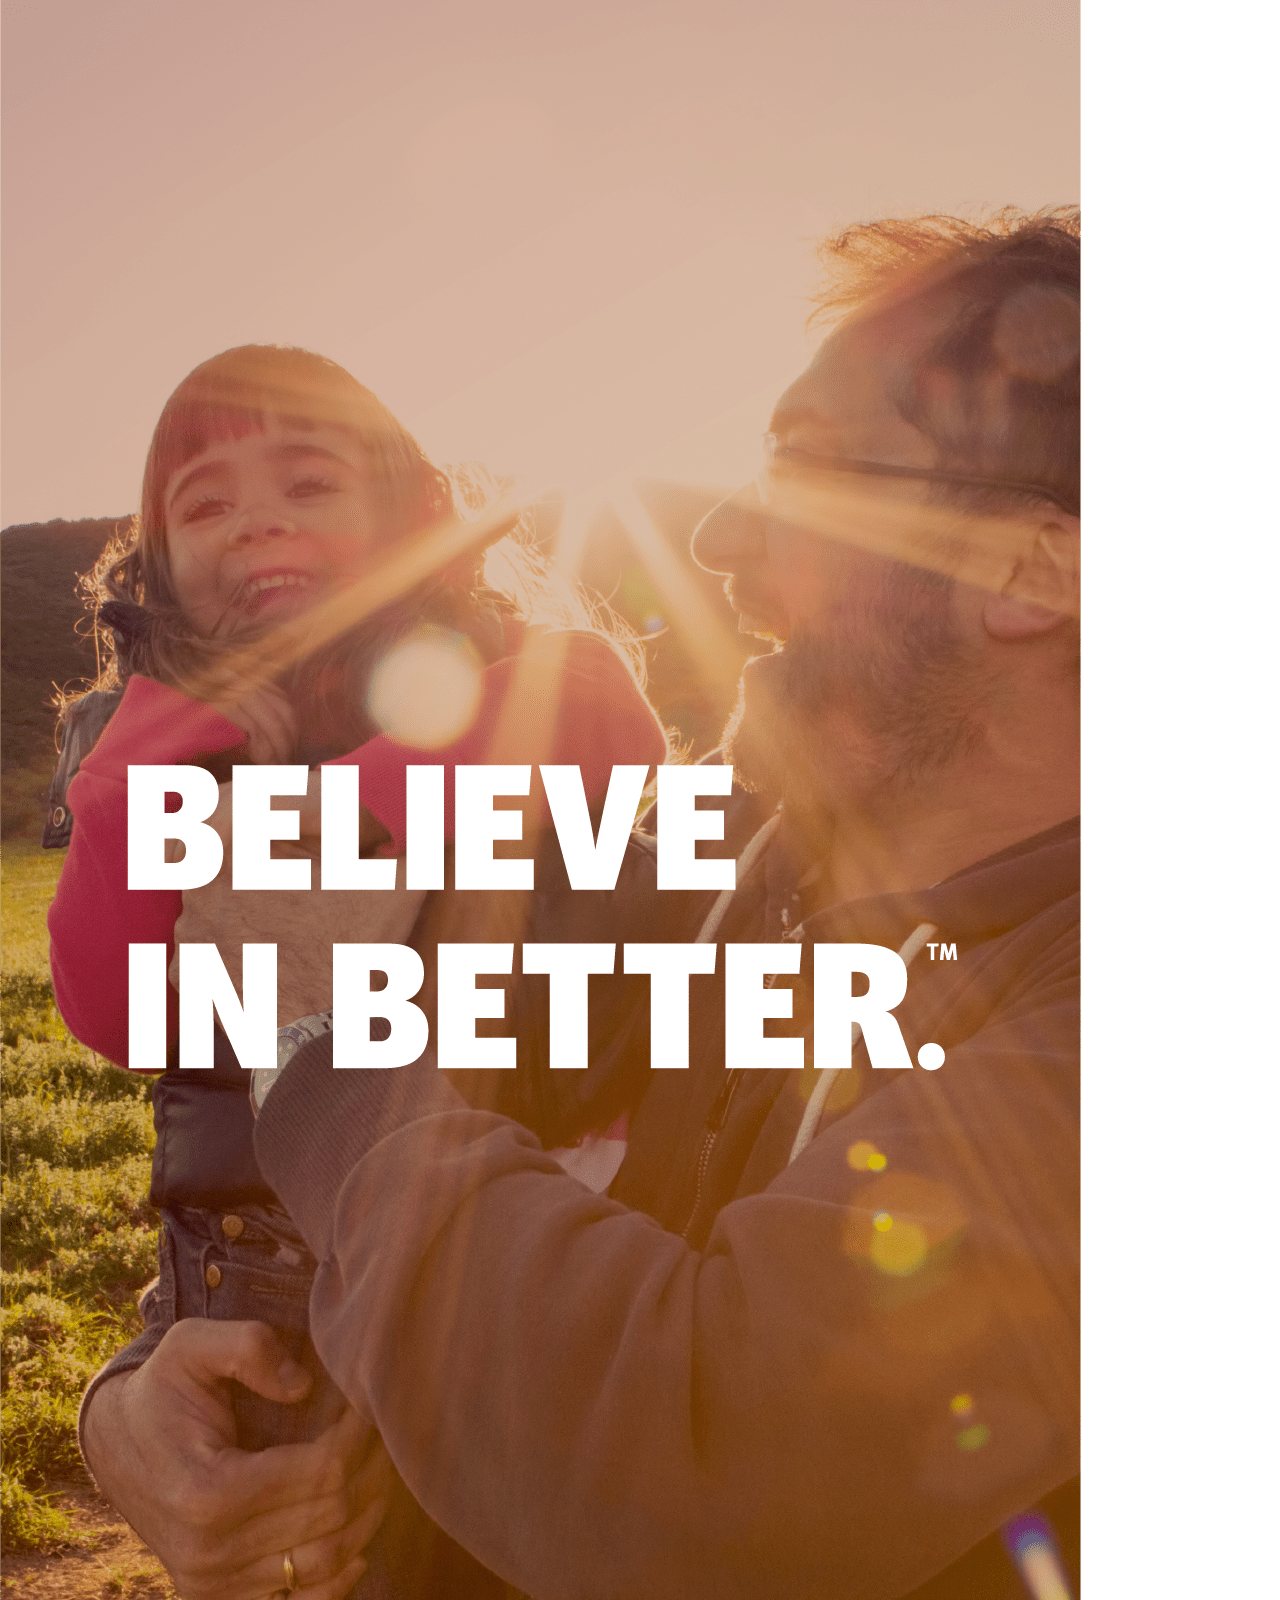
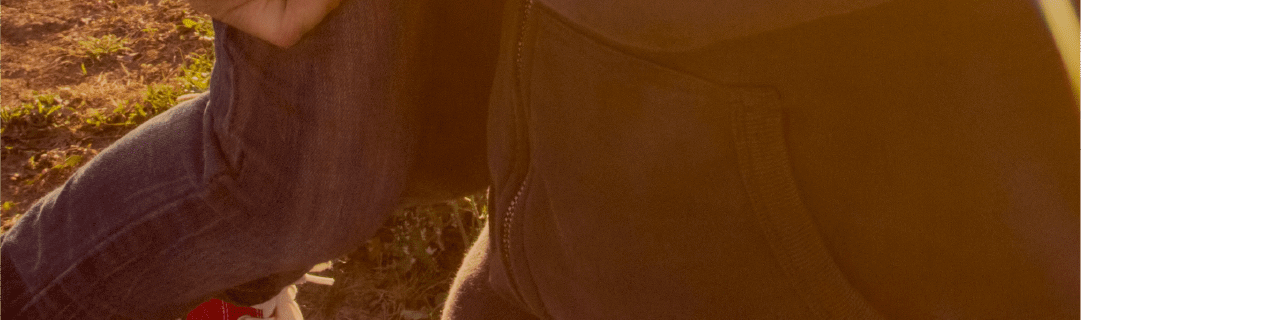
==== maincontents.htm @ bcdf283b "initial upload" ====
﻿<!DOCTYPE html>
<html>
<head>
    <meta content="text/html" charset="utf-8"/>
    <meta http-equiv="X-UA-Compatible" content="IE=10"/>

    <script language="JavaScript" type="text/javascript" src="Scripts/BaseCommand.js"></script>
    <script language="JavaScript" type="text/javascript" src="Scripts/BaseEvent.js"></script>
    <script language="JavaScript" type="text/javascript" src="Scripts/LogConsole.js"></script>
    <script language="JavaScript" type="text/javascript" src="Scripts/Language.js"></script>
    <script language="JavaScript" type="text/javascript" src="Scripts/custom.js"></script>
    <script type="text/javascript" src="Scripts/jquery-3.3.1.min.js"></script>
    <script language="JavaScript" type="text/javascript" src="maincontents.js"></script>
    <script src="boots/js/bootstrap.min.js"></script> 
    <link rel="stylesheet" href="boots/css/bootstrap.min.css">
    
    <link href="css/Main.css" rel="stylesheet" type="text/css"/>
</head>


<body  onbeforeunload="JSUnload()" ondragstart="return false;" ondrop="return false;" style="-ms-user-select:none;" oncontextmenu="return false;">
<div class="config" onclick="FC_ContentsCall('Config')">
    
</div>
<img src="assets/home.png" onclick="location.href ='main.htm'" style="z-index: 1;margin-top: -100px;">

<script type="text/javascript">
  if (!readCookie("NavigationState")) {
    writeCookie("NavigationState", true, 30);
  }
  /*function GetJoke(){
    var temp=Math.floor((Math.random() * 6) + 1);
    //PlaySpeech(jokes[temp]);
    //alert(jokes[temp]);
  }
  var initialJokeTime=setTimeout(GetJoke,30000);

  $(document).click(function(event) {
      //clearTimeout( initialJokeTime );
      //initialJokeTime=setTimeout(GetJoke,120000);
  });*/

</script>
<script>
        //ChangeLanguage('en-us');
        $(document).ready(function() {
            var barcode="";
            $(document).keydown(function(e) {
                var code = (e.keyCode ? e.keyCode : e.which);
                if(code === 13)// Enter key hit
                {
                    //alert(barcode);
                    barcode = barcode.split('').join('');
                    //barcode = barcode.split('┼').join('');
                    var temp=barcode;
                    var array = barcode.split("Ü");
                    //alert(array);
                    var csi = array[0].toString().toLowerCase();
                    var bnumber = array[1].toString().toLowerCase();
                    var fname = array[2].toString().toLowerCase();
                    var lname = array[3].toString().toLowerCase();
                    
                    var dataString =  { 'CsiMarker' : csi, 'BadgeNumber' : bnumber, 'FirstName' :fname, 'LastName' : lname};
                    $.ajax({
                      url:"https://robotaisolutions.com/amgen/cannonApi.php",
                      type:"post",
                      data : dataString,
                      
                        success: function(data) {
                          console.log(data);
                          if(data.response=='success'){
                            PlaySpeech("Hello " + fname + " " + lname + ", welcome to the  NextGen booth.");
                            barcode = "";
                            array = null;
                            location.href = "main.htm";
                          }
                        }
                    });
                    
                    
                    
                }
                else
                {
                    barcode=barcode+String.fromCharCode(code);
                }
                /*var csi = "test0";//array[0].toString().toLowerCase();
                    var bnumber = "test1";//array[1].toString().toLowerCase();
                    var fname = "test2";//array[2].toString().toLowerCase();
                    var lname = "test3";//array[3].toString().toLowerCase();
                var dataString =  { 'CsiMarker' : csi, 'BadgeNumber' : bnumber, 'FirstName' :fname, 'LastName' : lname};
                    $.ajax({
                      url:"https://robotaisolutions.com/amgen/cannonApi.php",
                      type:"post",
                      data : dataString,
                      dataType: 'JSON',
                      
                      
                        success: function(data) {
                          console.log(data);
                          if(data.response=='error'){
                            //alert("Welcome back");
                            
                          }
                         
                        }
                    });*/
                
            });
        });
    </script>
</body>
</html>
---- css/Main.css ----
@charset "utf-8";
/* CSS Document */

/*@import url('https://fonts.googleapis.com/css?family=Orbitron');
@import url('https://fonts.googleapis.com/css?family=Source+Sans+Pro');*/
@font-face {
    font-family: MyriadproReg;
    src: url('Fonts/MYRIADPROREGULAR.woff');
}
@font-face {
    font-family: MyriadproBold;
    src: url('Fonts/MyriadPro-Bold.woff');
}

a{
	color: white;
}

body{
	padding: 0;
	margin: 0;
	background-repeat: no-repeat;
	width: 1080px;
	height: 1920px;
	overflow: hidden;
	font-family: 'MyriadproReg';
	color: #ffffff;
}

header
{
	width: 1080px;
	height: 265px;
	background-image:url('../assets/header.png');
}

header .logo {
	text-align: center;
	float: left;
	padding: 30px 0 0 30px;
}

header .logo img {
	width: 650px;
}
.main-content {
	background-image: url("../assets/background.png");
	background-repeat: no-repeat;
	background-size: cover;
    background-position-y: -264px;
	height: 1787px;
}

footer {
	position: absolute;
	top: 1800px;
}
.footer-section{
	margin-left: 300px;
}
.navigation{
	/*position: absolute;
    top: 200px;
    left:150px;*/
    width: 830px;
    margin: 0 auto;
    height: 1550px;
}
.navigation-box{
	margin:15px;
	border-radius: 10px;
	
	
	text-align: center;
}
.navigation-icon{
	margin-top: 30px;
	max-height: 190px;
}
.navigation-text{
	font-weight: bold;
}

a.button {
	/* styles for button */
	margin:10px auto 0 auto;
	text-align:center;
	display: block;
	width:100px;
	padding:  10px ;
	color: #fff;
	text-decoration: none;
	font-weight: bold;
	line-height: 1;
	font-size: 30px;

	/* button color */
	background-color: #b92c28;

	/* css3 implementation :) */
	/* rounded corner */
	-moz-border-radius: 5px;
	-webkit-border-radius: 5px;

	/* drop shadow */
	-moz-box-shadow: 0 1px 3px rgba(0,0,0,0.5);
	-webkit-box-shadow: 0 1px 3px rgba(0,0,0,0.5);

	/* text shaow */
	text-shadow: 0 -1px 1px rgba(0,0,0,0.25);
	border-bottom: 1px solid rgba(0,0,0,0.25);
	position: relative;
	cursor: pointer;

}


#dialog-box .dialog-content p {
	font-weight:700; margin:0;
}

#dialog-box .dialog-content ul {
	margin:10px 0 10px 20px;
	padding:0;
	height:50px;
}

#dialog-box .dialog-content {
	/* style the content */
	max-height: 1200px;
	overflow: hidden;
	text-align:left;
	padding:10px;
	margin:13px;
	color:#666;
	font-family:arial;
	font-size:11px;
}

#dialog-overlay {

	/* set it to fill the whil screen */
	width:100%;
	height:100%;

	/* transparency for different browsers */
	filter:alpha(opacity=50);
	-moz-opacity:0.5;
	-khtml-opacity: 0.5;
	opacity: 0.5;
	background:#000;

	/* make sure it appear behind the dialog box but above everything else */
	position:absolute;
	top:0; left:0;
	z-index:3000;

	/* hide it by default */
	display:none;
}

#dialog-box {

	/* css3 drop shadow */
	-webkit-box-shadow: 0px 0px 10px rgba(0, 0, 0, 0.5);
	-moz-box-shadow: 0px 0px 10px rgba(0, 0, 0, 0.5);

	/* css3 border radius */
	-moz-border-radius: 5px;
	-webkit-border-radius: 5px;

	background:#eee;
	/* styling of the dialog box, i have a fixed dimension for this demo */
	width:850px;


	/* make sure it has the highest z-index */
	position:absolute;
	top: 20% !important;
	z-index:5000;

	/* hide it by default */
	display:none;
}

.img-home {
	position: absolute;
    top: 77px;
    right: 88px;
    width: 227px;
    z-index: 99;
    cursor: pointer;
    height: 92px;
}
.img-menu {
    position: absolute;
    top: 88px;
    left: 88px;
    width: 95px;
    z-index: 99;
    cursor: pointer;
    height: 92px;
}
.config{
position: relative;
    width: 100px;
    height: 100px;
    left: 0;
    top: 0;
    z-index: 1000;
}
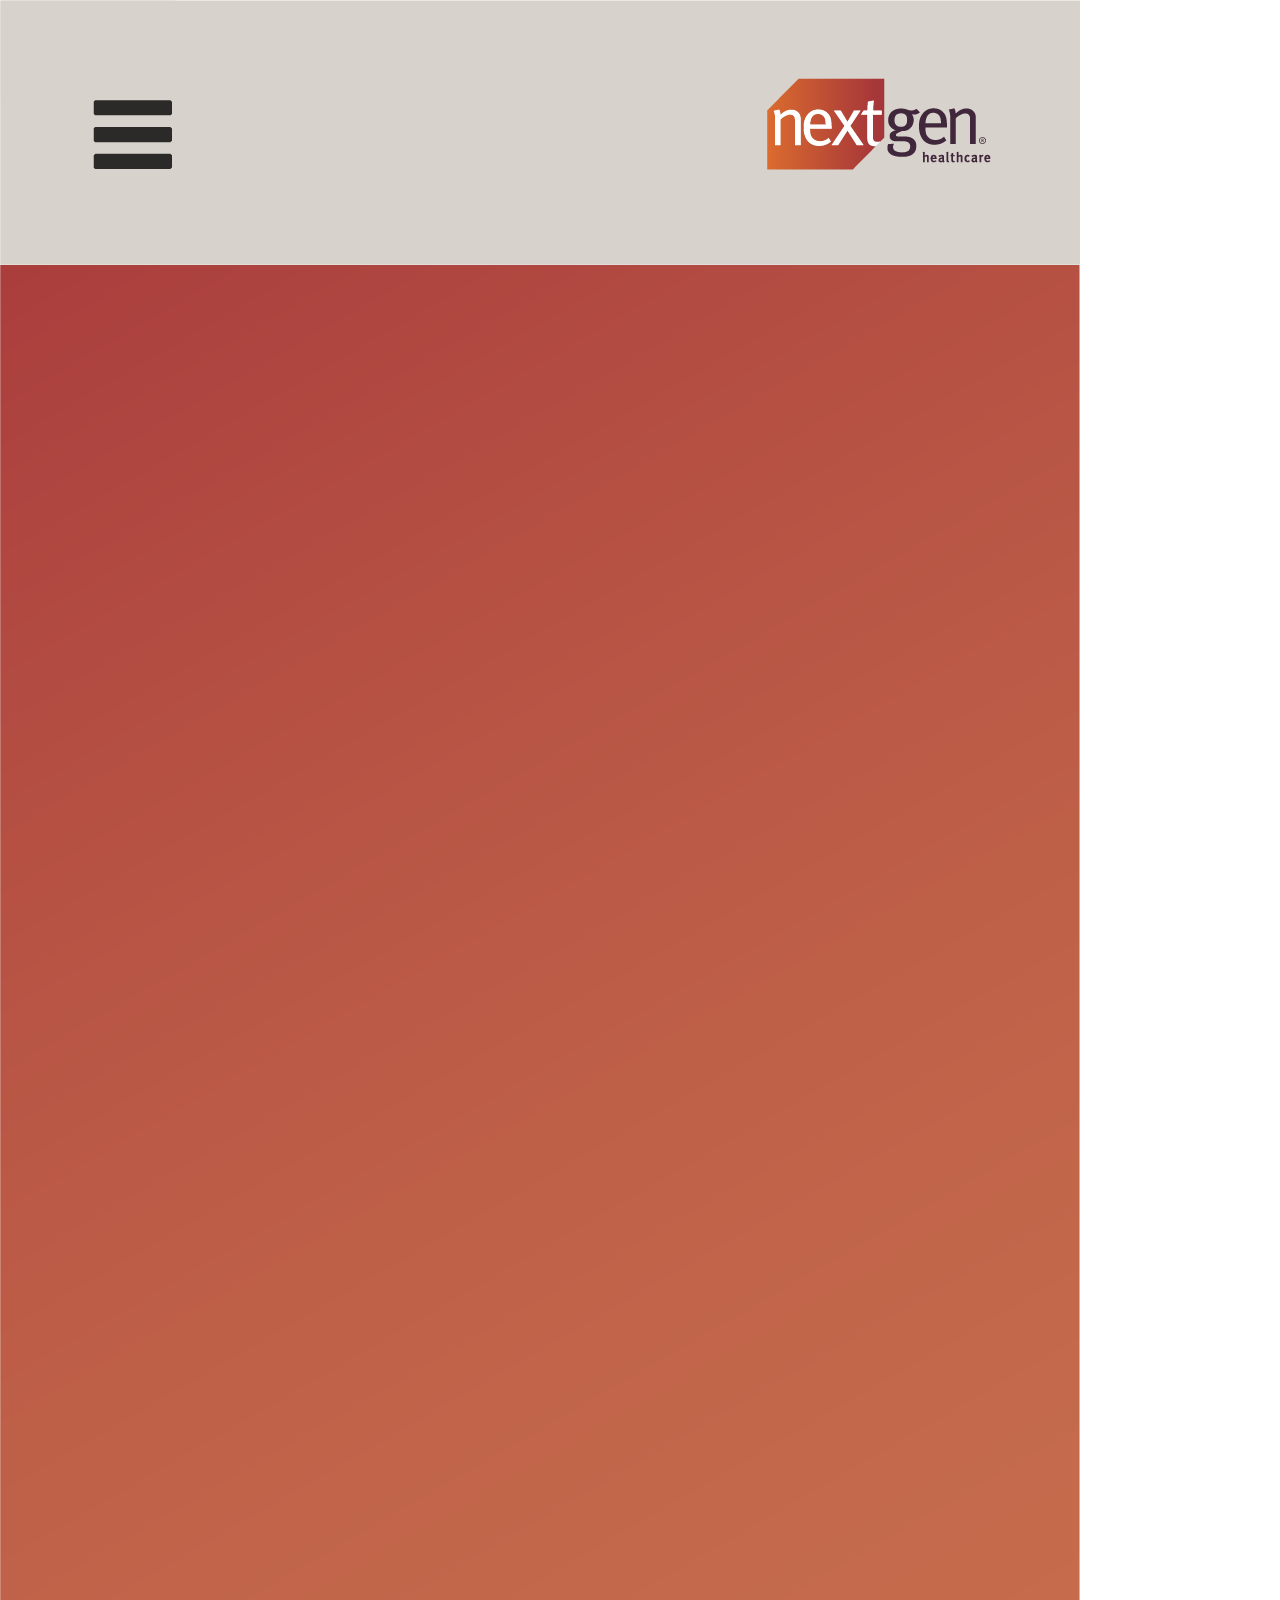
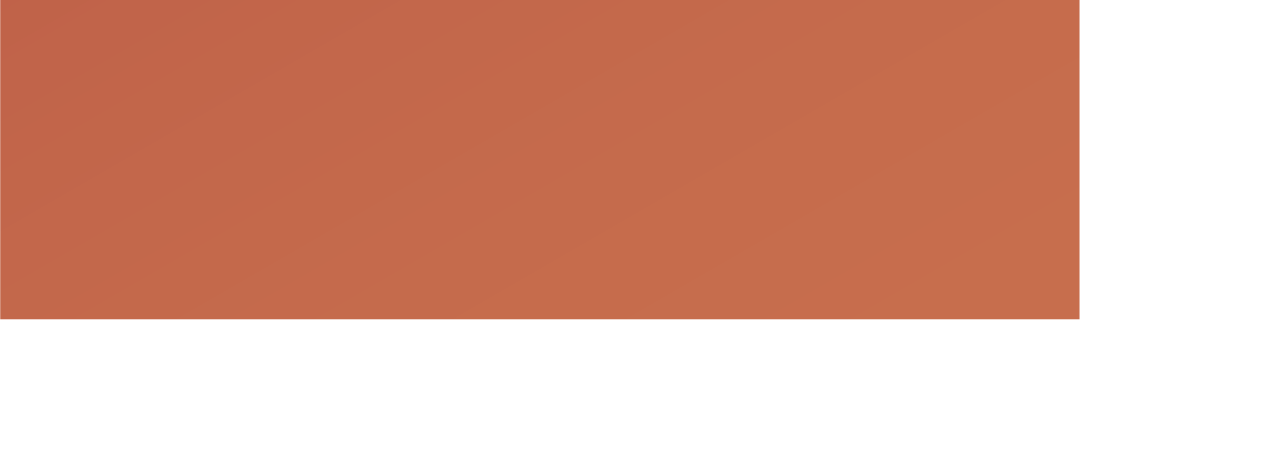
==== commit 5eb3f9e7: "Updated the maincontents.htm" ====
--- a/maincontents.htm
+++ b/maincontents.htm
@@ -19,10 +19,21 @@
 
 
 <body  onbeforeunload="JSUnload()" ondragstart="return false;" ondrop="return false;" style="-ms-user-select:none;" oncontextmenu="return false;">
-<div class="config" onclick="FC_ContentsCall('Config')">
-    
-</div>
-<img src="assets/home.png" onclick="location.href ='main.htm'" style="z-index: 1;margin-top: -100px;">
+<header >
+    <div class="config" onclick="FC_ContentsCall('Config')">
+        <img src="assets/config.png" height="100">
+    </div>
+    <!--<div class="img-menu" onclick="FC_ContentsCall('Menu')"></div>
+    <div class="img-home" onclick="FC_ContentsCall('Home')"></div>-->
+</header>
+
+
+<section class="main-content">
+    <div class="wrap" style="text-align: center; padding-top: 140px ">
+        <iframe src="https://appetize.io/embed/hbtr40dc07mfqej1c1nc71azyw?device=ipadair2&scale=100&autoplay=true&orientation=portrait&deviceColor=black&screenOnly=true&xdocMsg=true"  frameborder="0" scrolling="no" width="768px" height="1024px"></iframe>
+
+    </div>
+</section>
 
 <script type="text/javascript">
   if (!readCookie("NavigationState")) {
@@ -72,7 +83,7 @@
                             PlaySpeech("Hello " + fname + " " + lname + ", welcome to the  NextGen booth.");
                             barcode = "";
                             array = null;
-                            location.href = "main.htm";
+                            //location.href = "main.htm";
                           }
                         }
                     });
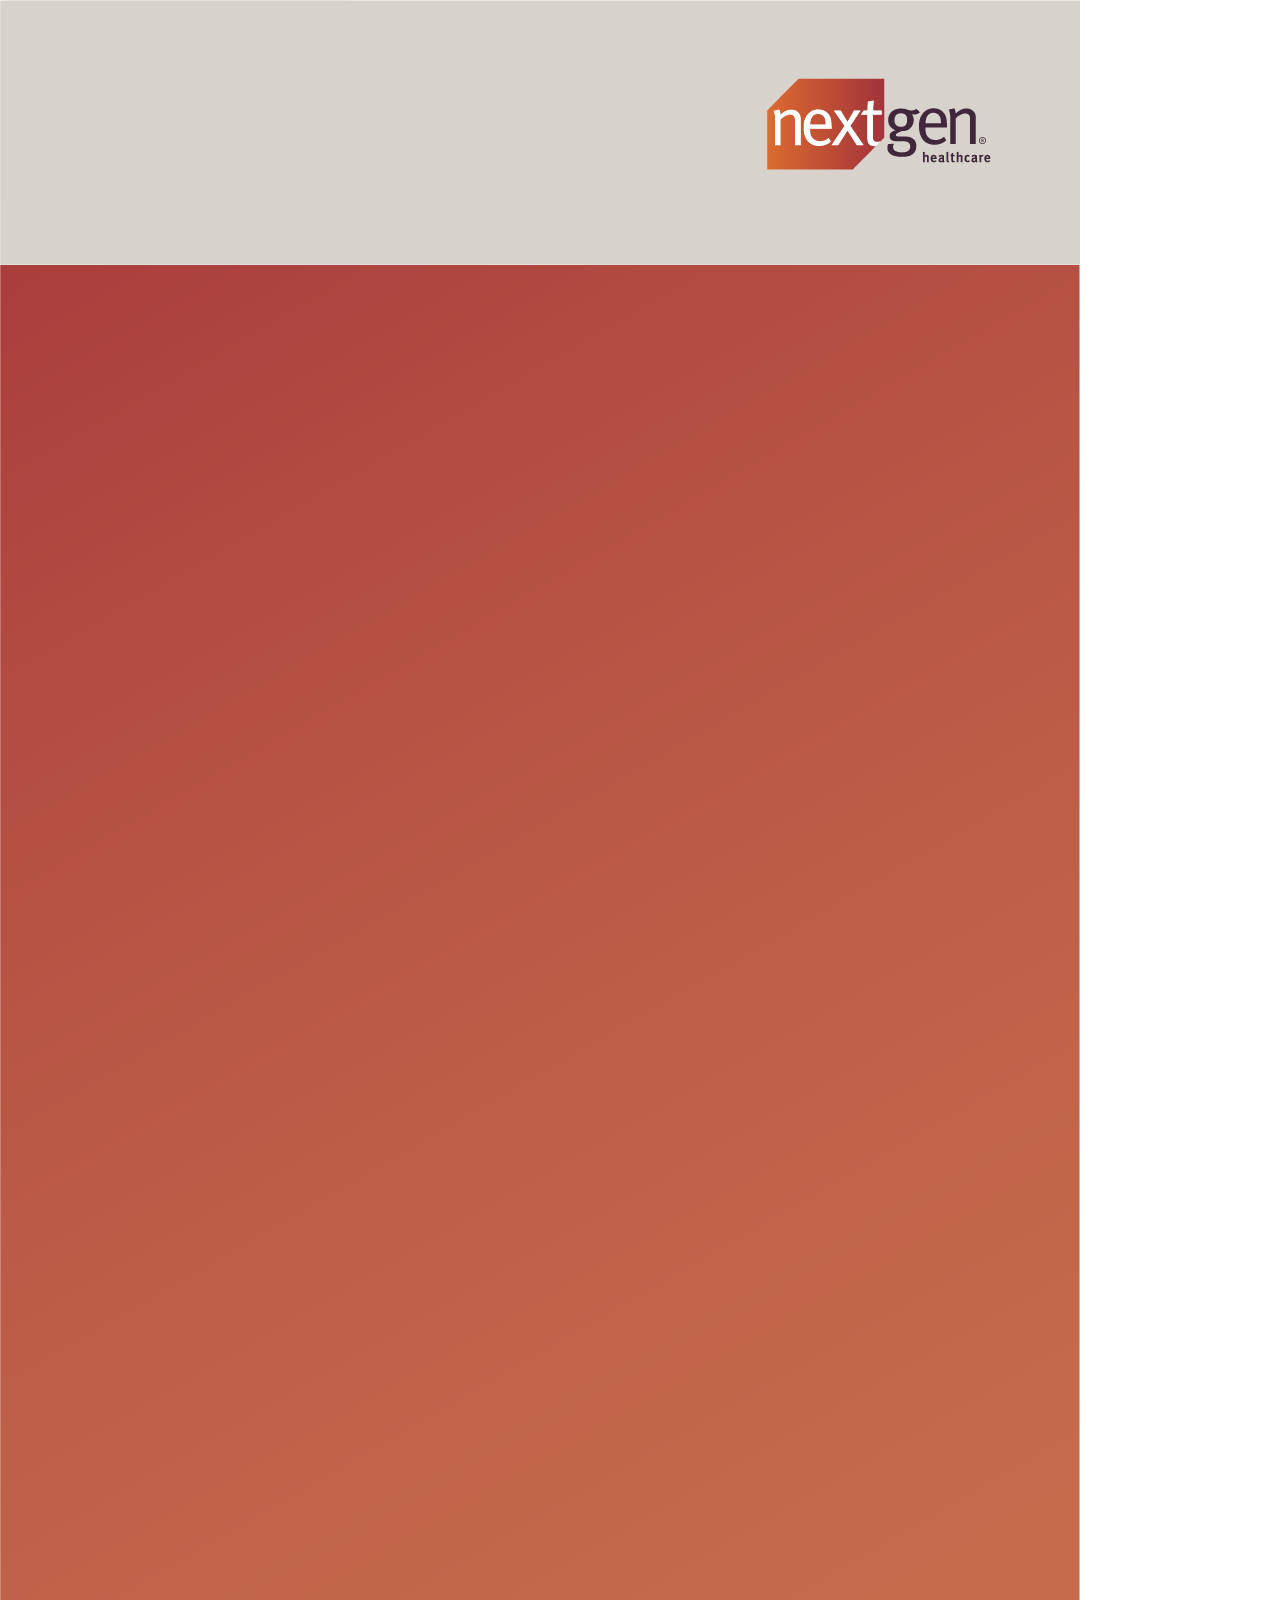
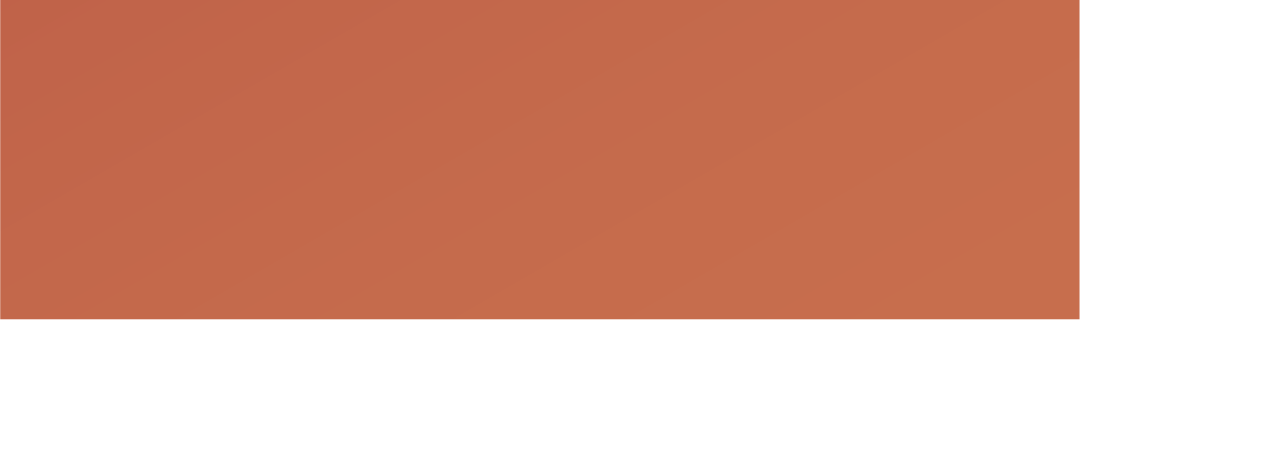
==== commit cdbad38d: "removed the hamburger icon" ====
--- a/maincontents.htm
+++ b/maincontents.htm
@@ -21,7 +21,7 @@
 <body  onbeforeunload="JSUnload()" ondragstart="return false;" ondrop="return false;" style="-ms-user-select:none;" oncontextmenu="return false;">
 <header >
     <div class="config" onclick="FC_ContentsCall('Config')">
-        <img src="assets/config.png" height="100">
+        <img src="assets/config.png" height="200">
     </div>
     <!--<div class="img-menu" onclick="FC_ContentsCall('Menu')"></div>
     <div class="img-home" onclick="FC_ContentsCall('Home')"></div>-->
